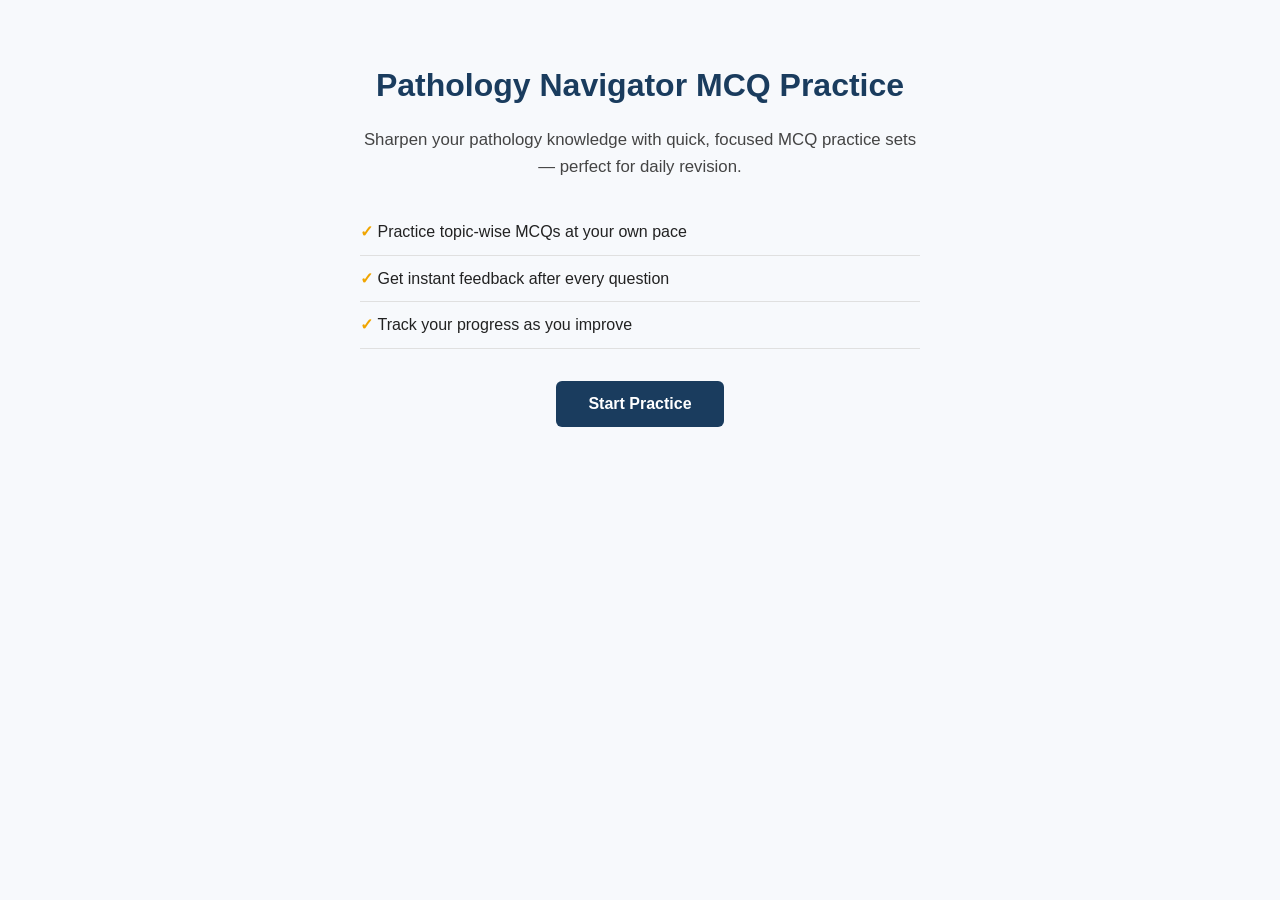
==== practice.html @ 6f751442 "Add MCQ practice landing page" ====
<!DOCTYPE html>
<html lang="en">
<head>
  <meta charset="UTF-8" />
  <meta name="viewport" content="width=device-width, initial-scale=1.0" />
  <title>Pathology Navigator MCQ Practice</title>
  <style>
    * {
      margin: 0;
      padding: 0;
      box-sizing: border-box;
    }

    body {
      font-family: Arial, sans-serif;
      color: #222;
      line-height: 1.6;
      background-color: #f7f9fc;
    }

    .container {
      max-width: 600px;
      margin: 0 auto;
      padding: 60px 20px;
      text-align: center;
    }

    h1 {
      font-size: 2rem;
      color: #1a3c5e;
      margin-bottom: 16px;
    }

    .intro {
      font-size: 1.05rem;
      color: #444;
      margin-bottom: 28px;
    }

    ul {
      list-style: none;
      text-align: left;
      margin-bottom: 32px;
    }

    li {
      padding: 10px 0;
      font-size: 1rem;
      border-bottom: 1px solid #e0e0e0;
    }

    li::before {
      content: "✓ ";
      color: #f0a500;
      font-weight: bold;
    }

    .btn {
      display: inline-block;
      background-color: #1a3c5e;
      color: #fff;
      padding: 14px 32px;
      border: none;
      border-radius: 6px;
      font-size: 1rem;
      font-weight: bold;
      text-decoration: none;
      cursor: pointer;
    }

    .btn:hover {
      background-color: #12293f;
    }
  </style>
</head>
<body>

  <div class="container">
    <h1>Pathology Navigator MCQ Practice</h1>
    <p class="intro">
      Sharpen your pathology knowledge with quick, focused MCQ practice sets — perfect for daily revision.
    </p>

    <ul>
      <li>Practice topic-wise MCQs at your own pace</li>
      <li>Get instant feedback after every question</li>
      <li>Track your progress as you improve</li>
    </ul>

    <button class="btn" type="button">Start Practice</button>
  </div>

</body>
</html>
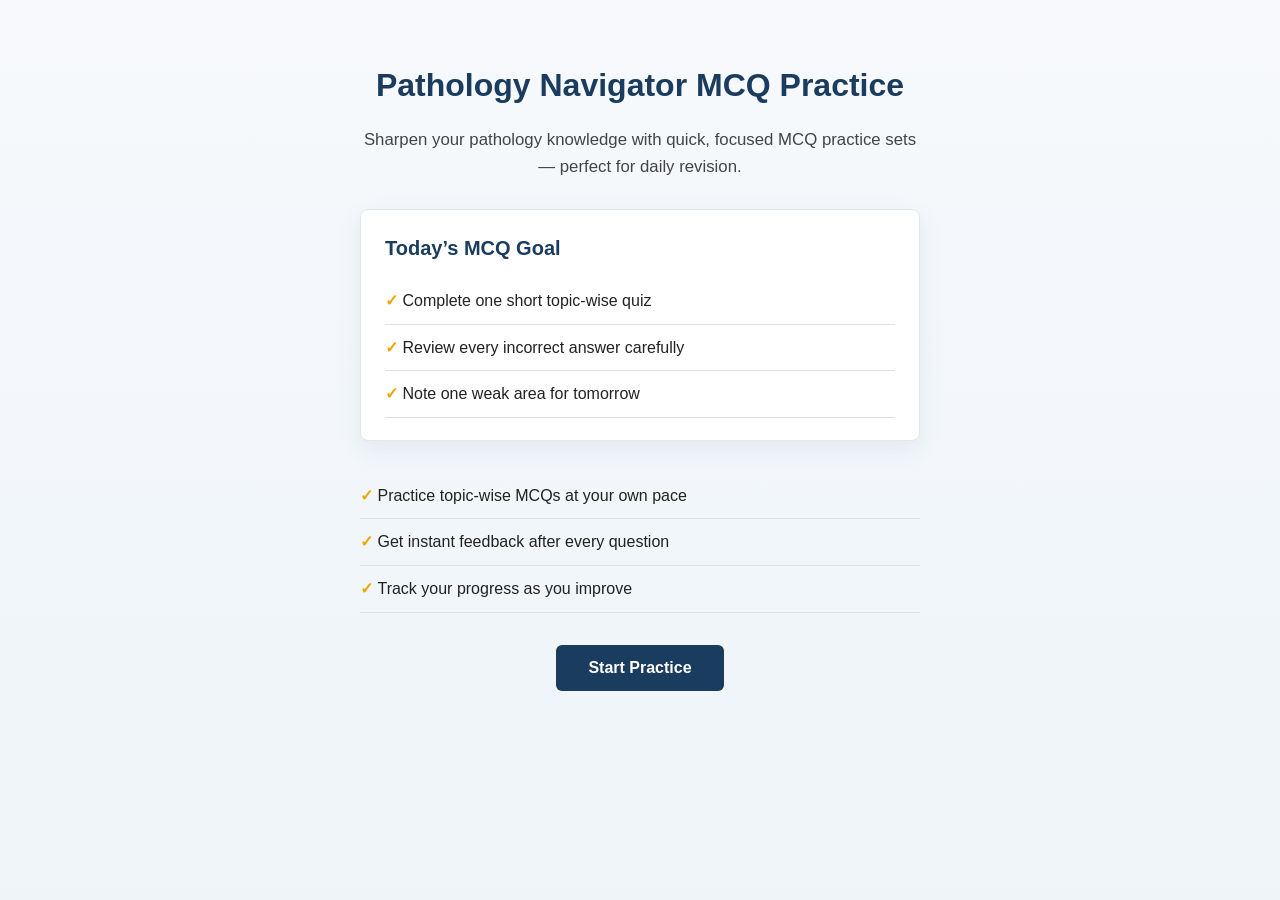
==== commit d06afd69: "Improve MCQ practice page" ====
--- a/practice.html
+++ b/practice.html
@@ -15,7 +15,8 @@
       font-family: Arial, sans-serif;
       color: #222;
       line-height: 1.6;
-      background-color: #f7f9fc;
+      background: linear-gradient(180deg, #f7f9fc 0%, #eef4f8 100%);
+      min-height: 100vh;
     }
 
     .container {
@@ -37,6 +38,22 @@
       margin-bottom: 28px;
     }
 
+    .goal-section {
+      background-color: #fff;
+      border: 1px solid #dfe8ef;
+      border-radius: 8px;
+      box-shadow: 0 8px 24px rgba(26, 60, 94, 0.08);
+      margin: 0 0 32px;
+      padding: 22px 24px;
+    }
+
+    .goal-section h2 {
+      color: #1a3c5e;
+      font-size: 1.25rem;
+      margin-bottom: 14px;
+      text-align: left;
+    }
+
     ul {
       list-style: none;
       text-align: left;
@@ -53,6 +70,10 @@
       content: "✓ ";
       color: #f0a500;
       font-weight: bold;
+    }
+
+    .goal-section ul {
+      margin-bottom: 0;
     }
 
     .btn {
@@ -81,6 +102,15 @@
       Sharpen your pathology knowledge with quick, focused MCQ practice sets — perfect for daily revision.
     </p>
 
+    <section class="goal-section">
+      <h2>Today’s MCQ Goal</h2>
+      <ul>
+        <li>Complete one short topic-wise quiz</li>
+        <li>Review every incorrect answer carefully</li>
+        <li>Note one weak area for tomorrow</li>
+      </ul>
+    </section>
+
     <ul>
       <li>Practice topic-wise MCQs at your own pace</li>
       <li>Get instant feedback after every question</li>
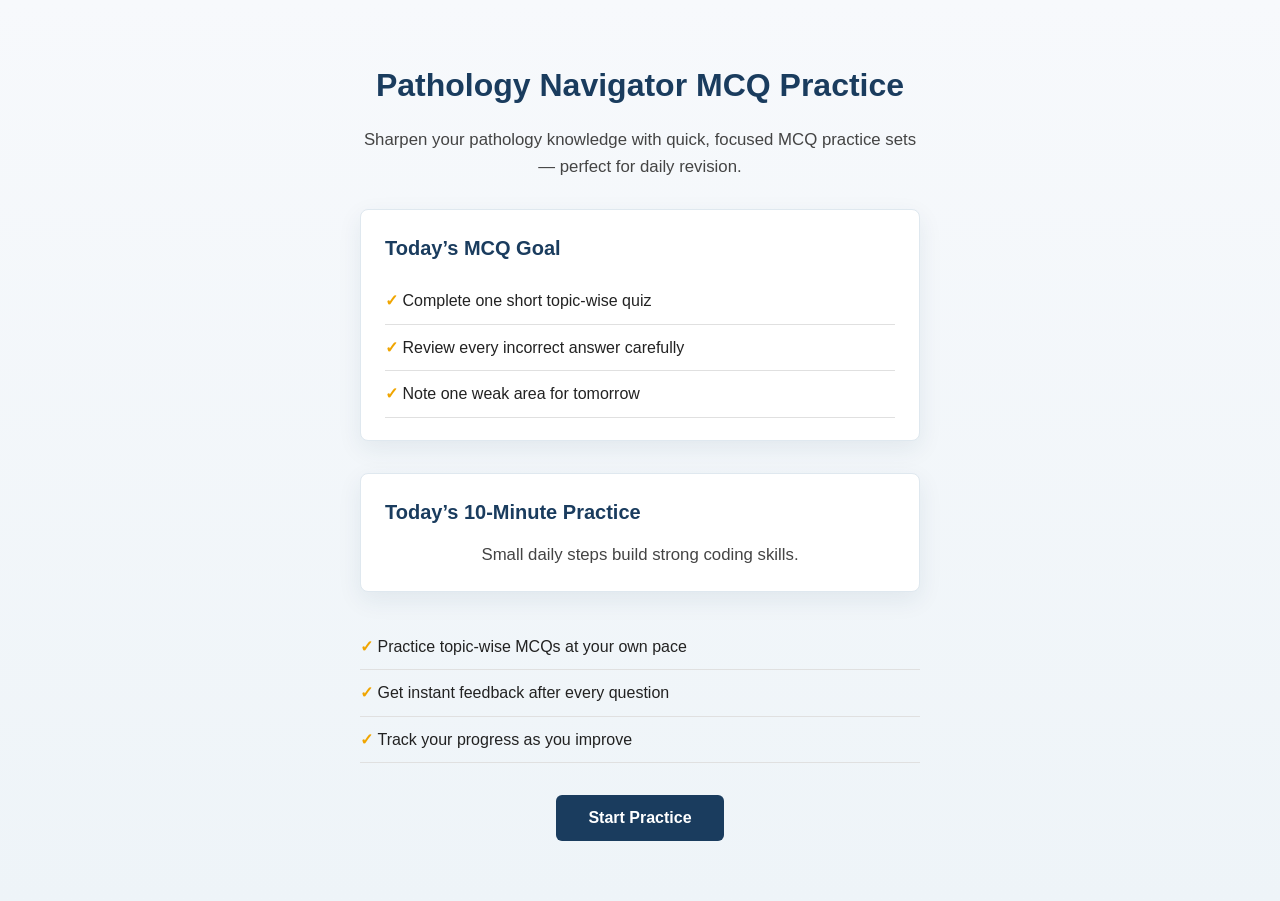
==== commit 5b260188: "Add 10-minute practice section" ====
--- a/practice.html
+++ b/practice.html
@@ -111,6 +111,11 @@
       </ul>
     </section>
 
+    <section class="goal-section">
+      <h2>Today’s 10-Minute Practice</h2>
+      <p class="intro" style="margin-bottom: 0;">Small daily steps build strong coding skills.</p>
+    </section>
+
     <ul>
       <li>Practice topic-wise MCQs at your own pace</li>
       <li>Get instant feedback after every question</li>
